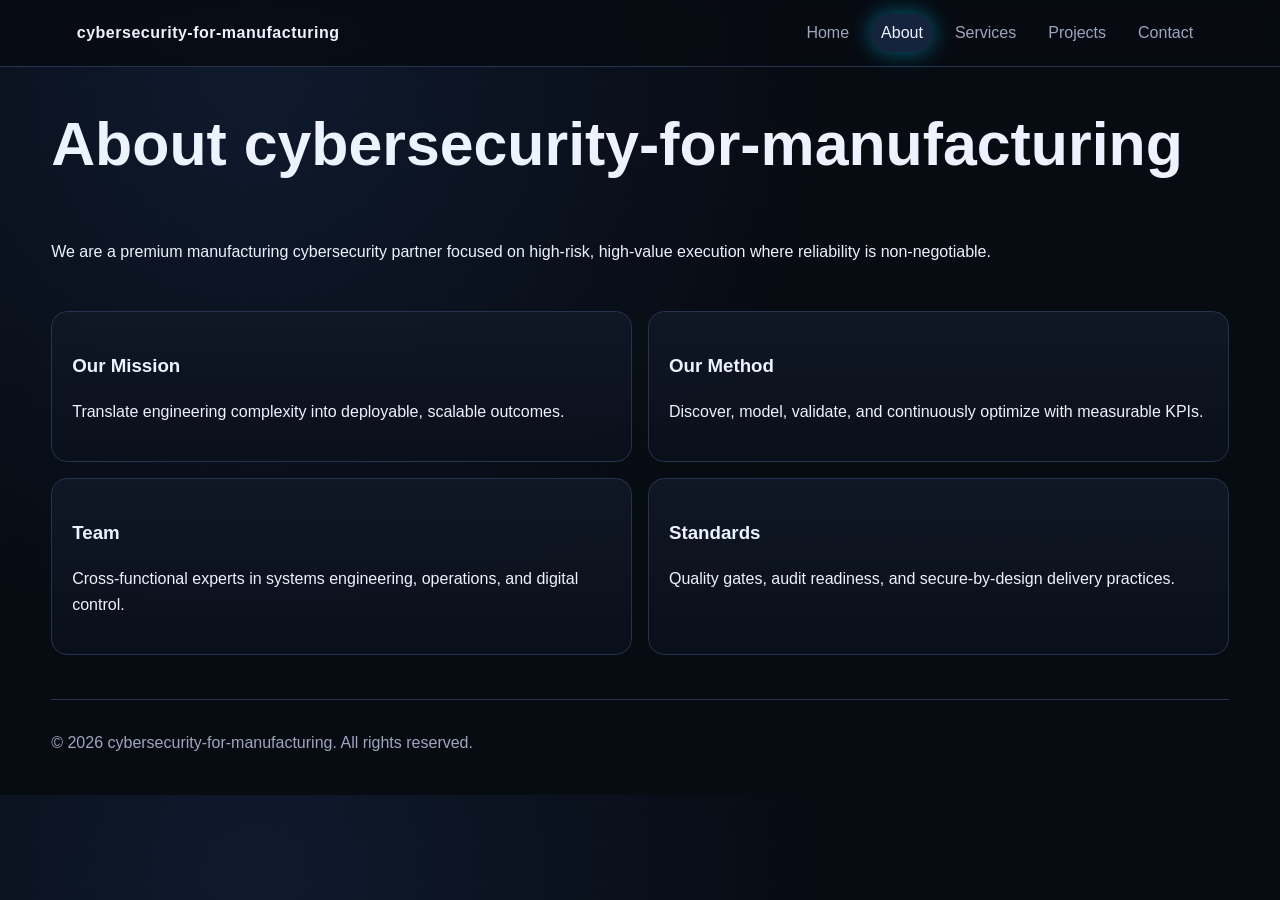
==== about.html @ a74f1dce "initial commit" ====
﻿<!doctype html>
<html lang="en">
<head>
    <meta charset="UTF-8">
    <meta name="viewport" content="width=device-width, initial-scale=1.0">
    <meta name="description" content="cybersecurity-for-manufacturing premium industrial agency website.">
    <title>cybersecurity-for-manufacturing | About</title>
    <link rel="stylesheet" href="css/styles.css">
</head>
<body>
    <div class="bg-grid" aria-hidden="true"></div>
    <header class="site-header">
        <a class="logo" href="index.html">cybersecurity-for-manufacturing</a>
        <nav>
                <a href="index.html">Home</a>
                <a href="about.html" class="active">About</a>
                <a href="services.html">Services</a>
                <a href="projects.html">Projects</a>
                <a href="contact.html">Contact</a>
        </nav>
    </header>
    <main class="container">
        <section class="page-hero reveal"><h1>About cybersecurity-for-manufacturing</h1><p>We are a premium manufacturing cybersecurity partner focused on high-risk, high-value execution where reliability is non-negotiable.</p></section>
        <section class="grid-2 reveal">
            <article class="card"><h3>Our Mission</h3><p>Translate engineering complexity into deployable, scalable outcomes.</p></article>
            <article class="card"><h3>Our Method</h3><p>Discover, model, validate, and continuously optimize with measurable KPIs.</p></article>
            <article class="card"><h3>Team</h3><p>Cross-functional experts in systems engineering, operations, and digital control.</p></article>
            <article class="card"><h3>Standards</h3><p>Quality gates, audit readiness, and secure-by-design delivery practices.</p></article>
        </section>
    </main>
    <footer class="site-footer">
        <p>&copy; 2026 cybersecurity-for-manufacturing. All rights reserved.</p>
    </footer>
    <script src="js/script.js"></script>
</body>
</html>
---- css/styles.css ----
﻿:root {
    --bg: #070b12;
    --text: #edf2ff;
    --muted: #9ca7bf;
    --line: #24334f;
    --accent: #00d2ff;
    --accent-2: #36ff8f;
    --glow: 0 0 22px rgba(0, 210, 255, 0.45);
    --radius: 16px;
}
* { box-sizing: border-box; }
html { scroll-behavior: smooth; }
body { margin: 0; font-family: "Segoe UI", "Trebuchet MS", sans-serif; background: radial-gradient(circle at 20% 10%, #0f1a2e, var(--bg) 45%), var(--bg); color: var(--text); line-height: 1.6; }
.bg-grid { position: fixed; inset: 0; background-image: linear-gradient(rgba(255,255,255,.04) 1px, transparent 1px), linear-gradient(90deg, rgba(255,255,255,.04) 1px, transparent 1px); background-size: 40px 40px; opacity: .25; pointer-events: none; z-index: -1; }
.site-header { position: sticky; top: 0; display: flex; justify-content: space-between; align-items: center; padding: 14px 6vw; border-bottom: 1px solid var(--line); background: rgba(7, 11, 18, 0.86); backdrop-filter: blur(8px); z-index: 10; }
.logo { color: var(--text); text-decoration: none; font-weight: 700; letter-spacing: .5px; }
nav { display: flex; gap: 12px; flex-wrap: wrap; }
nav a { color: var(--muted); text-decoration: none; padding: 6px 10px; border-radius: 999px; transition: .25s ease; }
nav a:hover, nav a.active { color: var(--text); background: #15233d; box-shadow: var(--glow); }
.container { width: min(1180px, 92vw); margin: 44px auto; display: grid; gap: 30px; }
.hero, .page-hero { display: grid; grid-template-columns: repeat(2, minmax(0, 1fr)); gap: 30px; align-items: center; }
.page-hero { grid-template-columns: 1fr; }
.kicker { color: var(--accent-2); text-transform: uppercase; letter-spacing: 1.2px; font-weight: 600; }
h1 { font-size: clamp(2rem, 5vw, 3.8rem); line-height: 1.1; margin: 0 0 16px; }
h2 { font-size: clamp(1.4rem, 3vw, 2rem); margin-top: 0; }
.hero-orb { width: min(420px, 100%); aspect-ratio: 1; border-radius: 50%; margin-inline: auto; background: conic-gradient(from 180deg, #0ef, #34ff8a, #1292f2, #0ef); box-shadow: 0 0 70px rgba(0, 210, 255, .45); animation: spin 18s linear infinite; }
@keyframes spin { to { transform: rotate(360deg); } }
.hero-actions { display: flex; gap: 12px; flex-wrap: wrap; margin-top: 16px; }
.btn { border: 1px solid var(--line); color: var(--text); text-decoration: none; background: #101a2f; padding: 10px 14px; border-radius: 10px; transition: .25s ease; cursor: pointer; }
.btn:hover { transform: translateY(-2px); box-shadow: var(--glow); }
.btn-primary { background: linear-gradient(130deg, #00a9d8, #18b56f); border-color: transparent; }
.grid-3, .stats { display: grid; grid-template-columns: repeat(4, minmax(0, 1fr)); gap: 16px; }
.grid-3 { grid-template-columns: repeat(3, minmax(0, 1fr)); }
.grid-2 { display: grid; grid-template-columns: repeat(2, minmax(0, 1fr)); gap: 16px; }
.card { background: linear-gradient(180deg, rgba(17, 24, 38, 0.94), rgba(10, 16, 27, 0.96)); border: 1px solid var(--line); border-radius: var(--radius); padding: 20px; transition: .3s ease; }
.card:hover { border-color: #2f5b9a; transform: translateY(-4px); box-shadow: var(--glow); }
.stat-card h3 { font-size: 2rem; margin: 0; color: var(--accent); }
.animated-card { animation: floatCard 3.8s ease-in-out infinite alternate; }
@keyframes floatCard { from { transform: translateY(0); } to { transform: translateY(-8px); } }
.tool-section .tool-grid { display: grid; grid-template-columns: repeat(2, minmax(0, 1fr)); gap: 16px; }
#tool-form { display: grid; gap: 12px; }
#tool-form label { display: grid; gap: 6px; color: var(--muted); font-size: .95rem; }
#tool-form input { background: #0a1323; border: 1px solid var(--line); color: var(--text); border-radius: 10px; padding: 9px 11px; }
.tool-output p { min-height: 54px; }
.meter { height: 10px; border-radius: 8px; background: #1b2539; overflow: hidden; }
.meter span { display: block; width: 0; height: 100%; background: linear-gradient(90deg, var(--accent), var(--accent-2)); transition: width .45s ease; }
.contact-form input, .contact-form textarea { width: 100%; background: #0a1323; color: var(--text); border: 1px solid var(--line); border-radius: 10px; padding: 9px 11px; }
.reveal { opacity: 0; transform: translateY(18px); transition: .65s ease; }
.reveal.show { opacity: 1; transform: translateY(0); }
.site-footer { width: min(1180px, 92vw); margin: 24px auto 40px; color: var(--muted); border-top: 1px solid var(--line); padding-top: 14px; }
@media (max-width: 960px) {
    .hero, .grid-3, .grid-2, .stats, .tool-section .tool-grid { grid-template-columns: 1fr; }
    .site-header { gap: 10px; flex-direction: column; align-items: flex-start; }
}
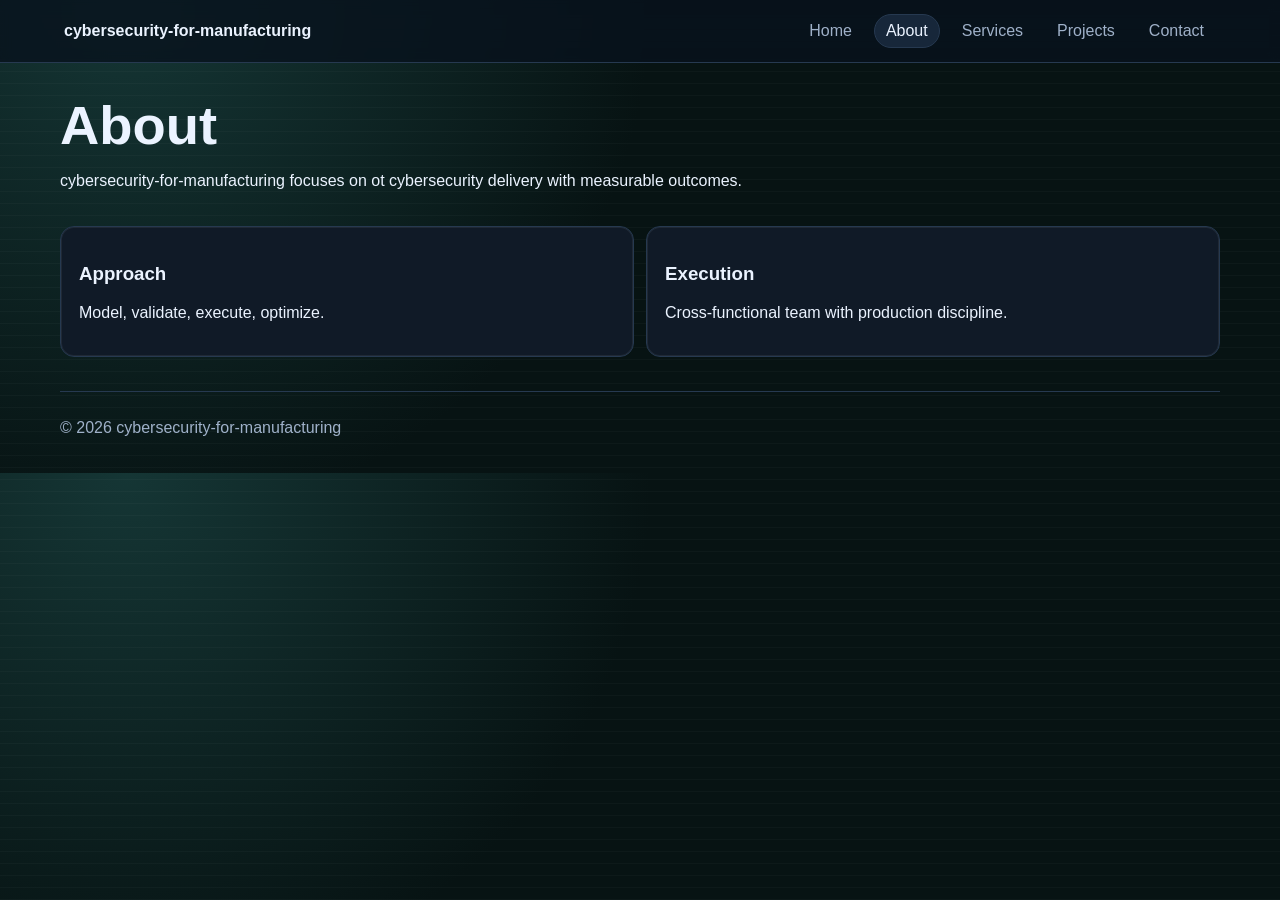
==== commit 85f9c972: "made this unique" ====
--- a/about.html
+++ b/about.html
@@ -1,36 +1,2 @@
-﻿<!doctype html>
-<html lang="en">
-<head>
-    <meta charset="UTF-8">
-    <meta name="viewport" content="width=device-width, initial-scale=1.0">
-    <meta name="description" content="cybersecurity-for-manufacturing premium industrial agency website.">
-    <title>cybersecurity-for-manufacturing | About</title>
-    <link rel="stylesheet" href="css/styles.css">
-</head>
-<body>
-    <div class="bg-grid" aria-hidden="true"></div>
-    <header class="site-header">
-        <a class="logo" href="index.html">cybersecurity-for-manufacturing</a>
-        <nav>
-                <a href="index.html">Home</a>
-                <a href="about.html" class="active">About</a>
-                <a href="services.html">Services</a>
-                <a href="projects.html">Projects</a>
-                <a href="contact.html">Contact</a>
-        </nav>
-    </header>
-    <main class="container">
-        <section class="page-hero reveal"><h1>About cybersecurity-for-manufacturing</h1><p>We are a premium manufacturing cybersecurity partner focused on high-risk, high-value execution where reliability is non-negotiable.</p></section>
-        <section class="grid-2 reveal">
-            <article class="card"><h3>Our Mission</h3><p>Translate engineering complexity into deployable, scalable outcomes.</p></article>
-            <article class="card"><h3>Our Method</h3><p>Discover, model, validate, and continuously optimize with measurable KPIs.</p></article>
-            <article class="card"><h3>Team</h3><p>Cross-functional experts in systems engineering, operations, and digital control.</p></article>
-            <article class="card"><h3>Standards</h3><p>Quality gates, audit readiness, and secure-by-design delivery practices.</p></article>
-        </section>
-    </main>
-    <footer class="site-footer">
-        <p>&copy; 2026 cybersecurity-for-manufacturing. All rights reserved.</p>
-    </footer>
-    <script src="js/script.js"></script>
-</body>
-</html>
+﻿<!doctype html><html lang="en"><head><meta charset="utf-8"><meta name="viewport" content="width=device-width,initial-scale=1"><title>cybersecurity-for-manufacturing | about.html</title><link rel="stylesheet" href="css/styles.css"></head><body class="nav-pill card-edge hero-stack motif-matrix btn-solid"><div class="bg"></div><header><a class="logo" href="index.html">cybersecurity-for-manufacturing</a><nav><a href="index.html">Home</a><a href="about.html" class="active">About</a><a href="services.html">Services</a><a href="projects.html">Projects</a><a href="contact.html">Contact</a></nav></header><main>        <section class="head reveal"><h1>About</h1><p>cybersecurity-for-manufacturing focuses on ot cybersecurity delivery with measurable outcomes.</p></section>
+        <section class="cols reveal"><article class="card"><h3>Approach</h3><p>Model, validate, execute, optimize.</p></article><article class="card"><h3>Execution</h3><p>Cross-functional team with production discipline.</p></article></section></main><footer><p>&copy; 2026 cybersecurity-for-manufacturing</p></footer><script src="js/script.js"></script></body></html>
--- a/css/styles.css
+++ b/css/styles.css
@@ -1,54 +1,16 @@
-﻿:root {
-    --bg: #070b12;
-    --text: #edf2ff;
-    --muted: #9ca7bf;
-    --line: #24334f;
-    --accent: #00d2ff;
-    --accent-2: #36ff8f;
-    --glow: 0 0 22px rgba(0, 210, 255, 0.45);
-    --radius: 16px;
-}
-* { box-sizing: border-box; }
-html { scroll-behavior: smooth; }
-body { margin: 0; font-family: "Segoe UI", "Trebuchet MS", sans-serif; background: radial-gradient(circle at 20% 10%, #0f1a2e, var(--bg) 45%), var(--bg); color: var(--text); line-height: 1.6; }
-.bg-grid { position: fixed; inset: 0; background-image: linear-gradient(rgba(255,255,255,.04) 1px, transparent 1px), linear-gradient(90deg, rgba(255,255,255,.04) 1px, transparent 1px); background-size: 40px 40px; opacity: .25; pointer-events: none; z-index: -1; }
-.site-header { position: sticky; top: 0; display: flex; justify-content: space-between; align-items: center; padding: 14px 6vw; border-bottom: 1px solid var(--line); background: rgba(7, 11, 18, 0.86); backdrop-filter: blur(8px); z-index: 10; }
-.logo { color: var(--text); text-decoration: none; font-weight: 700; letter-spacing: .5px; }
-nav { display: flex; gap: 12px; flex-wrap: wrap; }
-nav a { color: var(--muted); text-decoration: none; padding: 6px 10px; border-radius: 999px; transition: .25s ease; }
-nav a:hover, nav a.active { color: var(--text); background: #15233d; box-shadow: var(--glow); }
-.container { width: min(1180px, 92vw); margin: 44px auto; display: grid; gap: 30px; }
-.hero, .page-hero { display: grid; grid-template-columns: repeat(2, minmax(0, 1fr)); gap: 30px; align-items: center; }
-.page-hero { grid-template-columns: 1fr; }
-.kicker { color: var(--accent-2); text-transform: uppercase; letter-spacing: 1.2px; font-weight: 600; }
-h1 { font-size: clamp(2rem, 5vw, 3.8rem); line-height: 1.1; margin: 0 0 16px; }
-h2 { font-size: clamp(1.4rem, 3vw, 2rem); margin-top: 0; }
-.hero-orb { width: min(420px, 100%); aspect-ratio: 1; border-radius: 50%; margin-inline: auto; background: conic-gradient(from 180deg, #0ef, #34ff8a, #1292f2, #0ef); box-shadow: 0 0 70px rgba(0, 210, 255, .45); animation: spin 18s linear infinite; }
-@keyframes spin { to { transform: rotate(360deg); } }
-.hero-actions { display: flex; gap: 12px; flex-wrap: wrap; margin-top: 16px; }
-.btn { border: 1px solid var(--line); color: var(--text); text-decoration: none; background: #101a2f; padding: 10px 14px; border-radius: 10px; transition: .25s ease; cursor: pointer; }
-.btn:hover { transform: translateY(-2px); box-shadow: var(--glow); }
-.btn-primary { background: linear-gradient(130deg, #00a9d8, #18b56f); border-color: transparent; }
-.grid-3, .stats { display: grid; grid-template-columns: repeat(4, minmax(0, 1fr)); gap: 16px; }
-.grid-3 { grid-template-columns: repeat(3, minmax(0, 1fr)); }
-.grid-2 { display: grid; grid-template-columns: repeat(2, minmax(0, 1fr)); gap: 16px; }
-.card { background: linear-gradient(180deg, rgba(17, 24, 38, 0.94), rgba(10, 16, 27, 0.96)); border: 1px solid var(--line); border-radius: var(--radius); padding: 20px; transition: .3s ease; }
-.card:hover { border-color: #2f5b9a; transform: translateY(-4px); box-shadow: var(--glow); }
-.stat-card h3 { font-size: 2rem; margin: 0; color: var(--accent); }
-.animated-card { animation: floatCard 3.8s ease-in-out infinite alternate; }
-@keyframes floatCard { from { transform: translateY(0); } to { transform: translateY(-8px); } }
-.tool-section .tool-grid { display: grid; grid-template-columns: repeat(2, minmax(0, 1fr)); gap: 16px; }
-#tool-form { display: grid; gap: 12px; }
-#tool-form label { display: grid; gap: 6px; color: var(--muted); font-size: .95rem; }
-#tool-form input { background: #0a1323; border: 1px solid var(--line); color: var(--text); border-radius: 10px; padding: 9px 11px; }
-.tool-output p { min-height: 54px; }
-.meter { height: 10px; border-radius: 8px; background: #1b2539; overflow: hidden; }
-.meter span { display: block; width: 0; height: 100%; background: linear-gradient(90deg, var(--accent), var(--accent-2)); transition: width .45s ease; }
-.contact-form input, .contact-form textarea { width: 100%; background: #0a1323; color: var(--text); border: 1px solid var(--line); border-radius: 10px; padding: 9px 11px; }
-.reveal { opacity: 0; transform: translateY(18px); transition: .65s ease; }
-.reveal.show { opacity: 1; transform: translateY(0); }
-.site-footer { width: min(1180px, 92vw); margin: 24px auto 40px; color: var(--muted); border-top: 1px solid var(--line); padding-top: 14px; }
-@media (max-width: 960px) {
-    .hero, .grid-3, .grid-2, .stats, .tool-section .tool-grid { grid-template-columns: 1fr; }
-    .site-header { gap: 10px; flex-direction: column; align-items: flex-start; }
-}
+﻿:root{--a:#29efc0;--b:#69ffdd;--bg:#071313;--g:#153635;--f:'Consolas',sans-serif;--t:#ebf3ff;--m:#9fb1c9;--l:#263950}*{box-sizing:border-box}html{scroll-behavior:smooth}body{margin:0;font-family:var(--f);color:var(--t);background:radial-gradient(circle at 10% 0%,var(--g),var(--bg) 42%),var(--bg)}.bg{position:fixed;inset:0;opacity:.2;pointer-events:none;z-index:-1}
+body.motif-rings .bg{background:radial-gradient(circle,#fff2 1px,transparent 1px);background-size:22px 22px}body.motif-mesh .bg{background-image:linear-gradient(#fff2 1px,transparent 1px),linear-gradient(90deg,#fff2 1px,transparent 1px);background-size:34px 34px}body.motif-radar .bg{background:radial-gradient(circle at 70% 20%,#fff3,transparent 30%)}body.motif-leaf .bg{background:linear-gradient(120deg,#fff2,transparent)}body.motif-strata .bg{background:repeating-linear-gradient(160deg,#fff1,#fff1 2px,transparent 2px,transparent 18px)}body.motif-vector .bg{background:linear-gradient(45deg,#fff2 1px,transparent 1px);background-size:26px 26px}body.motif-grain .bg{background:radial-gradient(#fff2 1px,transparent 1px);background-size:14px 14px}body.motif-signal .bg{background:repeating-radial-gradient(circle at 65% 35%,#fff2 0 2px,transparent 2px 18px)}body.motif-silicon .bg{background:linear-gradient(90deg,#fff2,transparent)}body.motif-matrix .bg{background:repeating-linear-gradient(0deg,#fff2,#fff2 1px,transparent 1px,transparent 12px)}body.motif-route .bg{background:linear-gradient(130deg,#fff2,transparent)}body.motif-grid .bg{background-image:linear-gradient(#fff2 1px,transparent 1px),linear-gradient(90deg,#fff2 1px,transparent 1px);background-size:40px 40px}body.motif-beam .bg{background:linear-gradient(90deg,transparent,#fff2,transparent)}body.motif-forge .bg{background:radial-gradient(circle at 20% 20%,#fff3,transparent 32%)}body.motif-nodes .bg{background:radial-gradient(circle,#fff2 2px,transparent 2px);background-size:28px 28px}body.motif-dashboard .bg{background:linear-gradient(0deg,#fff2 2px,transparent 2px);background-size:100% 28px}body.motif-target .bg{background:repeating-radial-gradient(circle,#fff2 0 2px,transparent 2px 12px)}body.motif-orbit .bg{background:radial-gradient(circle at 30% 40%,#fff2,transparent 30%)}body.motif-arm .bg{background:linear-gradient(45deg,#fff2 2px,transparent 2px);background-size:24px 24px}body.motif-factory .bg{background:repeating-linear-gradient(90deg,#fff2,#fff2 4px,transparent 4px,transparent 20px)}
+header{position:sticky;top:0;display:flex;justify-content:space-between;align-items:center;gap:10px;padding:14px 5vw;background:#08121dcc;border-bottom:1px solid var(--l);backdrop-filter:blur(6px)}.logo{color:var(--t);text-decoration:none;font-weight:700}nav{display:flex;gap:10px;flex-wrap:wrap}nav a{color:var(--m);text-decoration:none;padding:7px 11px;transition:.2s}
+body.nav-pill nav a{border:1px solid transparent;border-radius:999px}body.nav-pill nav a:hover,body.nav-pill nav a.active{color:var(--t);border-color:var(--l);background:#17273a}
+body.nav-underline nav a{border-bottom:2px solid transparent}body.nav-underline nav a:hover,body.nav-underline nav a.active{color:var(--t);border-color:var(--a)}
+body.nav-box nav a{border:1px solid var(--l);border-radius:8px}body.nav-box nav a:hover,body.nav-box nav a.active{color:var(--t)}
+main{width:min(1160px,92vw);margin:34px auto;display:grid;gap:20px}h1{font-size:clamp(2rem,5vw,3.4rem);line-height:1.08;margin:0 0 10px}.kicker{text-transform:uppercase;letter-spacing:1.5px;color:var(--b)}
+.hero{display:grid;gap:14px;align-items:center}body.hero-split .hero{grid-template-columns:1.2fr .8fr}body.hero-stack .hero{grid-template-columns:1fr}.hero-visual{min-height:230px;border:1px solid var(--l);border-radius:18px;position:relative;overflow:hidden;background:linear-gradient(130deg,#fff1,#fff0)}.hero-visual span{position:absolute;inset:20%;border:2px solid var(--a);border-radius:999px;animation:wave 1.9s ease-in-out infinite}.hero-visual span:nth-child(2){inset:32%;border-color:var(--b);animation-delay:.4s}.hero-visual span:nth-child(3){inset:44%;border-color:#fff8;animation-delay:.8s}@keyframes wave{0%{transform:scale(.82);opacity:.9}100%{transform:scale(1.55);opacity:.08}}
+.actions{display:flex;gap:10px;flex-wrap:wrap;margin-top:10px}.btn{text-decoration:none;padding:10px 14px;border-radius:10px;cursor:pointer;transition:.2s}.btn:hover{transform:translateY(-2px)}
+body.btn-solid .btn{border:1px solid var(--l);background:#112033;color:var(--t)}body.btn-solid .btn.primary{border:none;background:linear-gradient(130deg,var(--a),var(--b));color:#021522}
+body.btn-line .btn{border:1px solid color-mix(in srgb,var(--a) 45%,var(--l));background:transparent;color:var(--t)}body.btn-line .btn.primary{background:color-mix(in srgb,var(--a) 20%,transparent)}
+.stats{display:grid;grid-template-columns:repeat(4,minmax(0,1fr));gap:12px}.cols,.tool-grid{display:grid;grid-template-columns:repeat(2,minmax(0,1fr));gap:12px}.card{padding:18px;border-radius:14px;transition:.25s}
+body.card-glow .card{background:linear-gradient(180deg,#152335,#0e1826);border:1px solid var(--l)}body.card-glow .card:hover{box-shadow:0 0 22px color-mix(in srgb,var(--a) 45%,transparent);transform:translateY(-4px)}
+body.card-soft .card{background:linear-gradient(180deg,#1a2533,#121a25);border:1px solid #fff1}body.card-soft .card:hover{transform:translateY(-3px)}
+body.card-edge .card{background:#101a27;border:1px solid var(--l);box-shadow:inset 0 0 0 1px #fff1}body.card-edge .card:hover{border-color:var(--a);transform:translateY(-3px)}
+.list{margin:0;padding-left:18px;display:grid;gap:8px}label{display:grid;gap:6px;color:var(--m)}input,textarea{width:100%;background:#0a1320;color:var(--t);border:1px solid var(--l);border-radius:8px;padding:9px}#tool-form{display:grid;gap:10px}.meter{height:10px;background:#1a283b;border-radius:7px;overflow:hidden}.meter span{display:block;height:100%;width:0;background:linear-gradient(90deg,var(--a),var(--b));transition:width .45s}.reveal{opacity:0;transform:translateY(14px);transition:.6s}.reveal.show{opacity:1;transform:none}footer{width:min(1160px,92vw);margin:18px auto 36px;padding-top:11px;border-top:1px solid var(--l);color:var(--m)}@media (max-width:900px){.hero,.stats,.cols,.tool-grid{grid-template-columns:1fr}header{flex-direction:column;align-items:flex-start}}
